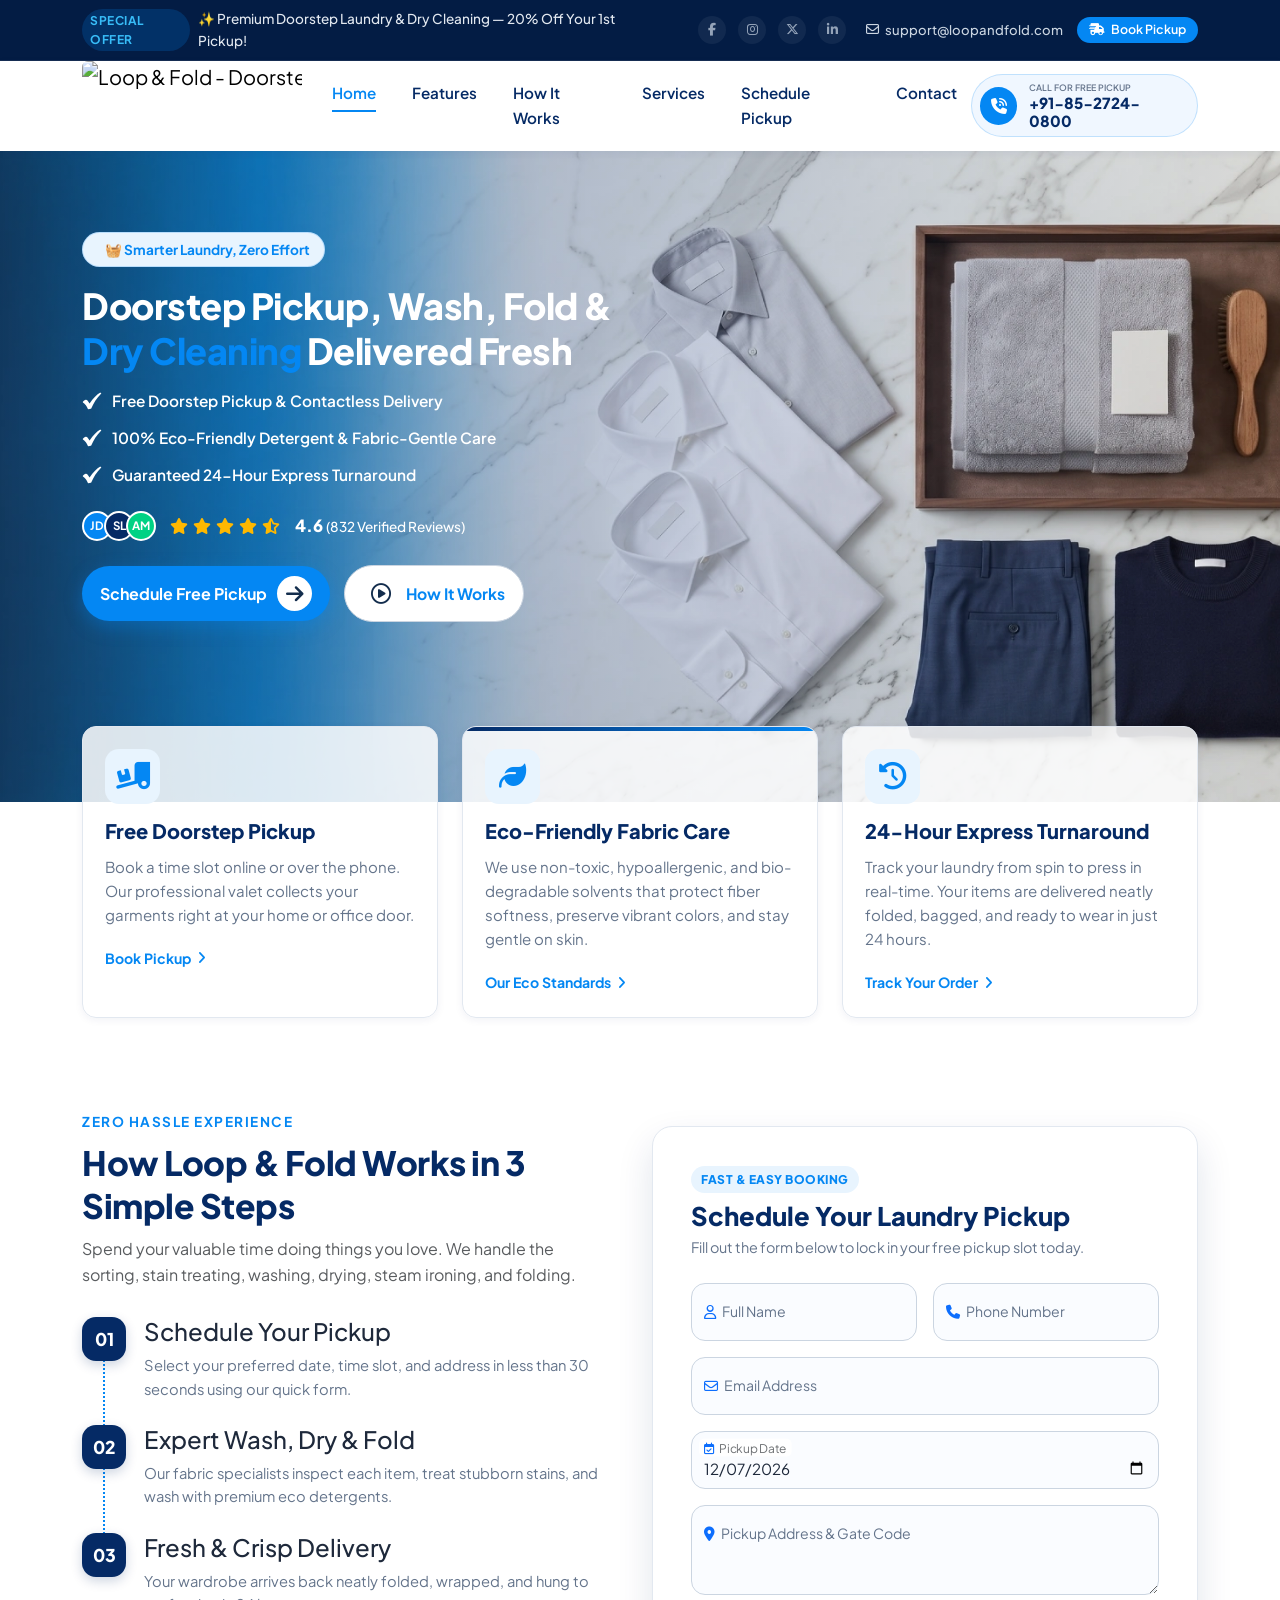
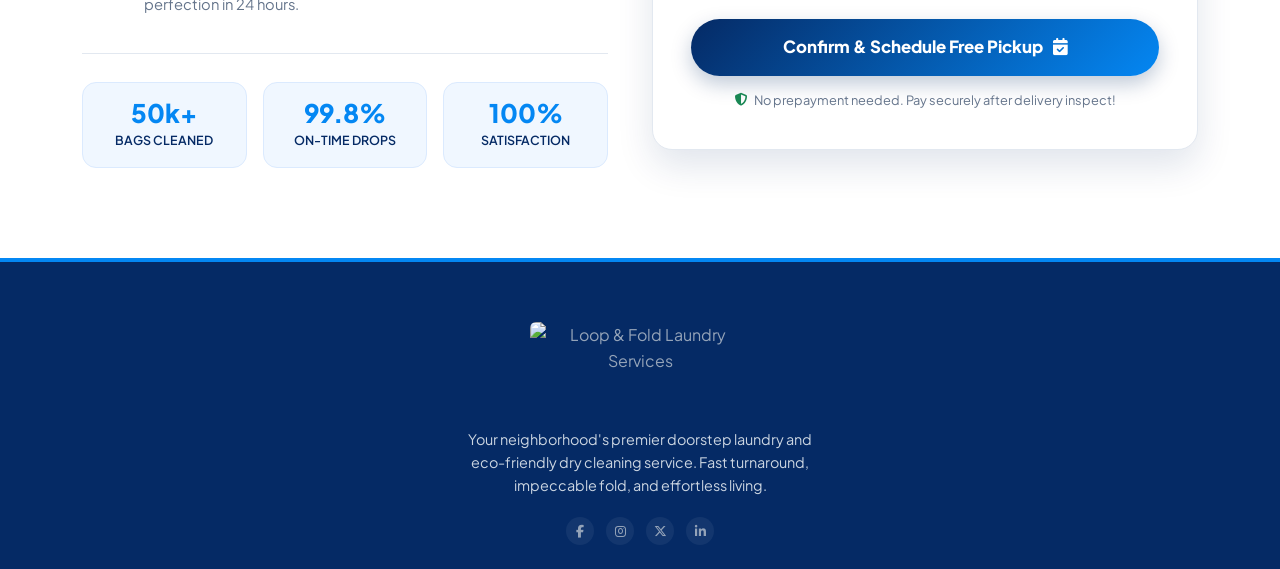
==== index.html @ 77760e29 "new updates" ====
<!DOCTYPE html>
<html lang="en" dir="ltr">
<head>
  <meta charset="UTF-8">
  <meta name="viewport" content="width=device-width, initial-scale=1.0">
  <meta http-equiv="X-UA-Compatible" content="IE=edge">
  <meta name="description" content="Loop & Fold - Premium doorstep pickup-and-delivery laundry, wash & fold, and eco-friendly dry cleaning services delivered fresh in 24 hours.">
  <meta name="keywords" content="laundry pickup, dry cleaning delivery, wash and fold, doorstep laundry service, express laundry, eco-friendly fabric care, Loop and Fold">
  <meta name="author" content="Loop & Fold">
  <meta name="robots" content="index, follow">
  <meta name="theme-color" content="#052a65">

  <meta property="og:type" content="website">
  <meta property="og:site_name" content="Loop & Fold">
  <meta property="og:title" content="Loop & Fold | Premium Doorstep Laundry & Dry Cleaning">
  <meta property="og:description" content="Doorstep pickup, wash, fold & dry cleaning delivered fresh in 24 hours with eco-friendly care.">
  <meta property="og:image" content="banner.webp">

  <meta name="twitter:card" content="summary_large_image">
  <meta name="twitter:title" content="Loop & Fold | Premium Doorstep Laundry & Dry Cleaning">
  <meta name="twitter:description" content="Doorstep pickup, wash, fold & dry cleaning delivered fresh in 24 hours.">
  <meta name="twitter:image" content="banner.webp">

  <title>Loop & Fold | Premium Doorstep Laundry & Dry Cleaning</title>
  <link rel="icon" type="image/x-icon" href="favicon.ico">

  <link rel="preconnect" href="https://fonts.googleapis.com">
  <link rel="preconnect" href="https://fonts.gstatic.com" crossorigin>
  <link rel="preconnect" href="https://cdn.jsdelivr.net" crossorigin>
  <link rel="preconnect" href="https://cdnjs.cloudflare.com" crossorigin>
  <link rel="dns-prefetch" href="https://fonts.googleapis.com">
  <link rel="dns-prefetch" href="https://cdnjs.cloudflare.com">

  <link rel="preload" as="image" href="banner.webp" type="image/webp" fetchpriority="high">

  <link href="https://fonts.googleapis.com/css2?family=Plus+Jakarta+Sans:wght@400;500;600;700;800&display=swap" rel="stylesheet">
  <link href="https://cdn.jsdelivr.net/npm/bootstrap@5.3.3/dist/css/bootstrap.min.css" rel="stylesheet" integrity="sha384-QWTKZyjpPEjISv5WaRU9OFeRpok6YctnYmDr5pNlyT2bRjXh0JMhjY6hW+ALEwIH" crossorigin="anonymous">
  <link rel="stylesheet" href="https://cdnjs.cloudflare.com/ajax/libs/font-awesome/6.5.1/css/all.min.css">
  <link rel="stylesheet" href="css/style.css">

  <script defer src="https://cdn.jsdelivr.net/npm/bootstrap@5.3.3/dist/js/bootstrap.bundle.min.js" integrity="sha384-YvpcrYf0tY3lHB60NNkmXc5s9fDVZLESaAA55NDzOxhy9GkcIdslK1eN7N6jIeHz" crossorigin="anonymous"></script>
  <script defer src="js/main.js"></script>
</head>
<body>
  <aside class="top-bar">
    <div class="container">
      <div class="row align-items-center gy-1">
        <div class="col-lg-6 col-md-12">
          <div class="tagline">
            <span class="tag-badge">Special Offer</span>
            <span>✨ Premium Doorstep Laundry & Dry Cleaning — 20% Off Your 1st Pickup!</span>
          </div>
        </div>
        <div class="col-lg-6 col-md-12">
          <div class="top-bar-right">
            <div class="top-social-links">
              <a href="#" aria-label="Follow Loop and Fold on Facebook"><i class="fa-brands fa-facebook-f"></i></a>
              <a href="#" aria-label="Follow Loop and Fold on Instagram"><i class="fa-brands fa-instagram"></i></a>
              <a href="#" aria-label="Follow Loop and Fold on X Twitter"><i class="fa-brands fa-x-twitter"></i></a>
              <a href="#" aria-label="Connect with Loop and Fold on LinkedIn"><i class="fa-brands fa-linkedin-in"></i></a>
            </div>
            <div class="top-contact-actions">
              <a href="mailto:support@loopandfold.com" class="top-contact-btn mail-contacts" aria-label="Email Loop and Fold Support">
                <i class="fa-regular fa-envelope"></i>
                <span>support@loopandfold.com</span>
              </a>
              <a href="#booking-section" class="top-contact-btn btn-pill-action" aria-label="Book Laundry Pickup">
                <i class="fa-solid fa-truck-fast"></i>
                <span>Book Pickup</span>
              </a>
            </div>
          </div>
        </div>
      </div>
    </div>
  </aside>

  <header class="header-navbar">
    <div class="container">
      <nav class="navbar navbar-expand-lg p-0" aria-label="Main Navigation">
        <a class="navbar-brand" href="#home" aria-label="Loop & Fold Home">
          <img src="logo.png" alt="Loop & Fold - Doorstep Laundry & Dry Cleaning" class="brand-logo-img" width="220" height="90" fetchpriority="high" decoding="async">
        </a>

        <button class="navbar-toggler border-0 shadow-none" type="button" data-bs-toggle="collapse" data-bs-target="#mainNavbarNav" aria-controls="mainNavbarNav" aria-expanded="false" aria-label="Toggle navigation menu">
          <i class="fa-solid fa-bars-staggered text-dark fs-4"></i>
        </button>

        <div class="collapse navbar-collapse justify-content-center" id="mainNavbarNav">
          <ul class="navbar-nav mb-2 mb-lg-0">
            <li class="nav-item">
              <a class="nav-link active" href="#home">Home</a>
            </li>
            <li class="nav-item">
              <a class="nav-link" href="#features">Features</a>
            </li>
            <li class="nav-item">
              <a class="nav-link" href="#how-it-works">How It Works</a>
            </li>
            <li class="nav-item">
              <a class="nav-link" href="#services">Services</a>
            </li>
            <li class="nav-item">
              <a class="nav-link" href="#booking-section">Schedule Pickup</a>
            </li>
            <li class="nav-item">
              <a class="nav-link" href="#contact">Contact</a>
            </li>
          </ul>
        </div>

        <div class="d-none d-lg-block">
          <a href="tel:+91852240800" class="quick-calling-box" aria-label="Call for free pickup at +91-85-2724-0800">
            <div class="calling-icon-wrap">
              <i class="fa-solid fa-phone-volume"></i>
            </div>
            <div class="calling-text">
              <span class="calling-label">Call For Free Pickup</span>
              <span class="calling-number">+91-85-2724-0800</span>
            </div>
          </a>
        </div>
      </nav>
    </div>
  </header>

  <main>
    <section class="hero-section" id="home" aria-label="Hero Introduction">
      <div class="hero-overlay"></div>
      <div class="container hero-container">
        <div class="row align-items-center">
          <div class="col-xl-6 col-lg-7 col-md-11">
            <div class="hero-content-card-n">
              <div class="hero-subtitle-badge">
                <i class="fa-solid fa-sparkles text-primary"></i>
                <span>🧺 Smarter Laundry, Zero Effort</span>
              </div>

              <h1 class="hero-title">
                Doorstep Pickup, Wash, Fold & <span class="highlight-blue">Dry Cleaning</span> Delivered Fresh
              </h1>

              <ul class="hero-checklist checked">
                <li>Free Doorstep Pickup & Contactless Delivery</li>
                <li>100% Eco-Friendly Detergent & Fabric-Gentle Care</li>
                <li>Guaranteed 24-Hour Express Turnaround</li>
              </ul>

              <div class="hero-rating-box">
                <div class="hero-rating-avatars d-none d-sm-flex m-0" aria-label="Customer Avatars">
                  <div class="avatar-circle">JD</div>
                  <div class="avatar-circle" style="background:#052a65">SL</div>
                  <div class="avatar-circle" style="background:#00d284">AM</div>
                </div>
                <div class="hero-stars" aria-label="Rating 4.6 out of 5 stars">
                  <i class="fa-solid fa-star"></i>
                  <i class="fa-solid fa-star"></i>
                  <i class="fa-solid fa-star"></i>
                  <i class="fa-solid fa-star"></i>
                  <i class="fa-solid fa-star-half-stroke"></i>
                </div>
                <div>
                  <span class="hero-rating-score">4.6</span>
                  <span class="hero-rating-reviews text-white">(832 Verified Reviews)</span>
                </div>
              </div>

              <div class="hero-cta-group">
                <a href="#booking-section" class="btn-primary-custom" aria-label="Schedule your free laundry pickup">
                  <span>Schedule Free Pickup</span>
                  <i class="fa-solid fa-arrow-right"></i>
                </a>
                <a href="#how-it-works" class="btn-outline-custom" aria-label="Learn how Loop and Fold works">
                  <i class="fa-regular fa-circle-play"></i>
                  <span>How It Works</span>
                </a>
              </div>
            </div>
          </div>
        </div>
      </div>
    </section>

    <section class="features-section" id="features" aria-label="Core Service Features">
      <div class="container">
        <div class="row g-4">
          <div class="col-lg-4 col-md-6">
            <article class="feature-box">
              <div class="feature-icon-wrapper">
                <i class="fa-solid fa-truck-ramp-box"></i>
              </div>
              <h2 class="feature-title h3">Free Doorstep Pickup</h2>
              <p class="feature-desc">
                Book a time slot online or over the phone. Our professional valet collects your garments right at your home or office door.
              </p>
              <a href="#booking-section" class="feature-link" aria-label="Book free doorstep pickup">
                <span>Book Pickup</span>
                <i class="fa-solid fa-angle-right"></i>
              </a>
            </article>
          </div>

          <div class="col-lg-4 col-md-6">
            <article class="feature-box">
              <div class="feature-icon-wrapper">
                <i class="fa-solid fa-leaf"></i>
              </div>
              <h2 class="feature-title h3">Eco-Friendly Fabric Care</h2>
              <p class="feature-desc">
                We use non-toxic, hypoallergenic, and bio-degradable solvents that protect fiber softness, preserve vibrant colors, and stay gentle on skin.
              </p>
              <a href="#services" class="feature-link" aria-label="Learn about our eco-friendly fabric care standards">
                <span>Our Eco Standards</span>
                <i class="fa-solid fa-angle-right"></i>
              </a>
            </article>
          </div>

          <div class="col-lg-4 col-md-6 mx-auto">
            <article class="feature-box">
              <div class="feature-icon-wrapper">
                <i class="fa-solid fa-clock-rotate-left"></i>
              </div>
              <h2 class="feature-title h3">24-Hour Express Turnaround</h2>
              <p class="feature-desc">
                Track your laundry from spin to press in real-time. Your items are delivered neatly folded, bagged, and ready to wear in just 24 hours.
              </p>
              <a href="#how-it-works" class="feature-link" aria-label="Track your laundry order and turnaround time">
                <span>Track Your Order</span>
                <i class="fa-solid fa-angle-right"></i>
              </a>
            </article>
          </div>
        </div>
      </div>
    </section>

    <section class="booking-content-section" id="booking-section" aria-label="How It Works and Booking Section">
      <div class="container">
        <div class="row align-items-center">
          <div class="col-lg-6">
            <div class="split-content-wrap" id="how-it-works">
              <div class="section-sub-content">
                <span class="section-tag">Zero Hassle Experience</span>
                <h2 class="section-title">How Loop & Fold Works in 3 Simple Steps</h2>
                <p class="text-muted mt-2">
                  Spend your valuable time doing things you love. We handle the sorting, stain treating, washing, drying, steam ironing, and folding.
                </p>
              </div>

              <div class="split-step-list">
                <div class="split-step-item">
                  <div class="step-num-badge" aria-hidden="true">01</div>
                  <div class="step-details">
                    <h3 class="h4">Schedule Your Pickup</h3>
                    <p>Select your preferred date, time slot, and address in less than 30 seconds using our quick form.</p>
                  </div>
                </div>

                <div class="split-step-item">
                  <div class="step-num-badge" aria-hidden="true">02</div>
                  <div class="step-details">
                    <h3 class="h4">Expert Wash, Dry & Fold</h3>
                    <p>Our fabric specialists inspect each item, treat stubborn stains, and wash with premium eco detergents.</p>
                  </div>
                </div>

                <div class="split-step-item">
                  <div class="step-num-badge" aria-hidden="true">03</div>
                  <div class="step-details">
                    <h3 class="h4">Fresh & Crisp Delivery</h3>
                    <p>Your wardrobe arrives back neatly folded, wrapped, and hung to perfection in 24 hours.</p>
                  </div>
                </div>
              </div>

              <div class="trust-stats-grid" aria-label="Service Trust Statistics">
                <div class="stat-item">
                  <span class="stat-number">50k+</span>
                  <span class="stat-label">Bags Cleaned</span>
                </div>
                <div class="stat-item">
                  <span class="stat-number">99.8%</span>
                  <span class="stat-label">On-Time Drops</span>
                </div>
                <div class="stat-item">
                  <span class="stat-number">100%</span>
                  <span class="stat-label">Satisfaction</span>
                </div>
              </div>
            </div>
          </div>

          <div class="col-lg-6 mt-5 mt-lg-0">
            <div class="booking-form-card" id="services">
              <div class="form-header">
                <span class="form-badge">Fast & Easy Booking</span>
                <h2 class="form-title h3">Schedule Your Laundry Pickup</h2>
                <p class="form-subtitle">Fill out the form below to lock in your free pickup slot today.</p>
              </div>

              <form id="pickupBookingForm" novalidate aria-label="Laundry Pickup Booking Form">
                <div class="row g-3">
                  <div class="col-md-6">
                    <div class="form-floating">
                      <input type="text" class="form-control" id="fullName" placeholder="John Doe" autocomplete="name" required>
                      <label for="fullName"><i class="fa-regular fa-user me-1 text-primary"></i> Full Name</label>
                      <div class="invalid-feedback">Please enter your full name (at least 2 characters).</div>
                    </div>
                  </div>

                  <div class="col-md-6">
                    <div class="form-floating">
                      <input type="tel" class="form-control" id="phoneNumber" placeholder="+1 (555) 000-0000" autocomplete="tel" required>
                      <label for="phoneNumber"><i class="fa-solid fa-phone me-1 text-primary"></i> Phone Number</label>
                      <div class="invalid-feedback">Please enter a valid contact number (at least 10 digits).</div>
                    </div>
                  </div>

                  <div class="col-md-12">
                    <div class="form-floating">
                      <input type="email" class="form-control" id="emailAddress" placeholder="name@example.com" autocomplete="email" required>
                      <label for="emailAddress"><i class="fa-regular fa-envelope me-1 text-primary"></i> Email Address</label>
                      <div class="invalid-feedback">Please enter a valid email address (e.g. name@example.com).</div>
                    </div>
                  </div>

                  <div class="col-md-12">
                    <div class="form-floating">
                      <input type="date" class="form-control" id="pickupDate" required>
                      <label for="pickupDate"><i class="fa-regular fa-calendar-check me-1 text-primary"></i> Pickup Date</label>
                      <div class="invalid-feedback">Please select a valid pickup date.</div>
                    </div>
                  </div>

                  <div class="col-md-12">
                    <div class="form-floating">
                      <textarea class="form-control" placeholder="Address and special notes" id="pickupAddress" style="height: 90px" autocomplete="street-address" required></textarea>
                      <label for="pickupAddress"><i class="fa-solid fa-location-dot me-1 text-primary"></i> Pickup Address & Gate Code</label>
                      <div class="invalid-feedback">Please provide your pickup address.</div>
                    </div>
                  </div>

                  <div class="col-md-12 mt-4">
                    <button type="submit" class="form-submit-btn" aria-label="Confirm and schedule free laundry pickup">
                      <span>Confirm & Schedule Free Pickup</span>
                      <i class="fa-solid fa-calendar-check"></i>
                    </button>
                  </div>
                </div>

                <div class="form-secure-notice">
                  <i class="fa-solid fa-shield-halved text-success"></i>
                  <span>No prepayment needed. Pay securely after delivery inspect!</span>
                </div>
              </form>
            </div>
          </div>
        </div>
      </div>
    </section>
  </main>

  <footer class="main-footer" id="contact">
    <div class="container">
      <div class="row g-4">
        <div class="col-lg-4 offset-lg-4 col-md-12 col-12 footer-brand">
          <div class="d-flex align-items-center justify-content-center text-center gap-2 mb-3">
            <img src="logo.png" alt="Loop & Fold Laundry Services" class="brand-logo-img" width="220" height="90" loading="lazy" decoding="async">
          </div>
          <p class="footer-desc text-center">
            Your neighborhood's premier doorstep laundry and eco-friendly dry cleaning service. Fast turnaround, impeccable fold, and effortless living.
          </p>
          <div class="top-social-links d-flex align-items-center justify-content-center">
            <a href="#" aria-label="Visit Loop & Fold on Facebook"><i class="fa-brands fa-facebook-f"></i></a>
            <a href="#" aria-label="Visit Loop & Fold on Instagram"><i class="fa-brands fa-instagram"></i></a>
            <a href="#" aria-label="Visit Loop & Fold on Twitter"><i class="fa-brands fa-x-twitter"></i></a>
            <a href="#" aria-label="Visit Loop & Fold on LinkedIn"><i class="fa-brands fa-linkedin-in"></i></a>
          </div>
        </div>
      </div>
    </div>
  </footer>

  <a href="#" class="back-to-top" id="backToTop" aria-label="Scroll back to top of the page">
    <i class="fa-solid fa-arrow-up"></i>
  </a>

  <div class="booking-toast" id="bookingToast" role="alert" aria-live="polite">
    <i class="fa-solid fa-circle-check text-success fs-5"></i>
    <span class="toast-msg">Pickup scheduled successfully!</span>
  </div>
</body>
</html>
---- css/style.css ----
:root {
  --color-primary-navy: #052a65;
  --color-navy-dark: #031c44;
  --color-navy-light: #0d3b84;
  
  --color-primary-blue: #0487f3;
  --color-blue-hover: #0370cb;
  --color-blue-light: #e8f4fe;
  --color-blue-glow: rgba(4, 135, 243, 0.35);
  
  --color-accent-mint: #00d284;
  --color-accent-gold: #ffb800;
  
  --color-text-main: #1e293b;
  --color-text-muted: #64748b;
  --color-text-light: #94a3b8;
  --color-bg-light: #f8fafc;
  --color-bg-soft: #f0f7ff;
  --color-white: #ffffff;
  
  --font-main: 'Plus Jakarta Sans', system-ui, -apple-system, BlinkMacSystemFont, 'Segoe UI', Roboto, sans-serif;
  
  --transition-smooth: all 0.3s cubic-bezier(0.4, 0, 0.2, 1);
  --shadow-sm: 0 2px 8px rgba(5, 42, 101, 0.06);
  --shadow-md: 0 8px 24px rgba(5, 42, 101, 0.08);
  --shadow-lg: 0 16px 36px rgba(5, 42, 101, 0.12);
  --shadow-glow: 0 10px 25px var(--color-blue-glow);
  --radius-sm: 8px;
  --radius-md: 14px;
  --radius-lg: 20px;
  --radius-pill: 9999px;
}

* {
  box-sizing: border-box;
  margin: 0;
  padding: 0;
}

html {
  scroll-behavior: smooth;
}

body {
  font-family: var(--font-main);
  color: var(--color-text-main);
  background-color: var(--color-white);
  line-height: 1.6;
  overflow-x: hidden;
}

a {
  text-decoration: none;
  transition: var(--transition-smooth);
}

img {
  max-width: 100%;
  height: auto;
}

.top-bar {
  background-color: var(--color-navy-dark);
  color: #cbd5e1;
  font-size: 0.85rem;
  padding: 8px 0;
  border-bottom: 1px solid rgba(255, 255, 255, 0.08);
}

.top-bar .tagline {
  display: flex;
  align-items: center;
  gap: 8px;
  font-weight: 500;
  color: #e2e8f0;
}

.top-bar .tagline .tag-badge {
  background: rgba(4, 135, 243, 0.2);
  color: #38bdf8;
  padding: 2px 8px;
  border-radius: var(--radius-pill);
  font-size: 0.75rem;
  font-weight: 700;
  text-transform: uppercase;
  letter-spacing: 0.5px;
}

.top-bar-right {
  display: flex;
  align-items: center;
  justify-content: flex-end;
  gap: 20px;
}

.top-social-links {
  display: flex;
  align-items: center;
  gap: 12px;
}

.top-social-links a {
  color: #94a3b8;
  width: 28px;
  height: 28px;
  display: inline-flex;
  align-items: center;
  justify-content: center;
  border-radius: 50%;
  background: rgba(255, 255, 255, 0.06);
  font-size: 0.8rem;
  transition: var(--transition-smooth);
}

.top-social-links a:hover {
  color: var(--color-white);
  background: var(--color-primary-blue);
  transform: translateY(-2px);
}

.top-contact-actions {
  display: flex;
  align-items: center;
  gap: 14px;
}

.top-contact-btn {
  display: inline-flex;
  align-items: center;
  gap: 6px;
  color: #cbd5e1;
  font-size: 0.82rem;
  font-weight: 500;
}


.top-contact-btn:hover {
  color: #38bdf8;
}

.top-contact-btn.btn-pill-action {
  background: var(--color-primary-blue);
  color: var(--color-white);
  padding: 3px 12px;
  border-radius: var(--radius-pill);
  font-weight: 600;
  font-size: 0.78rem;
}

.top-contact-btn.btn-pill-action:hover {
  background: var(--color-blue-hover);
  color: var(--color-white);
  box-shadow: 0 2px 10px rgba(4, 135, 243, 0.4);
}

.header-navbar {
  background-color: var(--color-white);
  padding: 0;
  box-shadow: var(--shadow-sm);
  position: sticky;
  top: 0;
  z-index: 1000;
  transition: var(--transition-smooth);
}

.header-navbar.scrolled {
  padding: 10px 0;
  box-shadow: var(--shadow-md);
}

.navbar-brand {
  display: flex;
  align-items: center;
  gap: 10px;
  padding: 0;
}

.brand-logo-img {
  height: 90px;
  width: auto;
  object-fit: contain;
  border-radius: 6px;
}

.brand-text {
  display: flex;
  flex-direction: column;
}

.brand-name {
  font-size: 1.45rem;
  font-weight: 800;
  color: var(--color-primary-navy);
  line-height: 1.1;
  letter-spacing: -0.5px;
}

.brand-name span {
  color: var(--color-primary-blue);
}

.brand-sub {
  font-size: 0.72rem;
  color: var(--color-text-muted);
  text-transform: uppercase;
  font-weight: 600;
  letter-spacing: 1px;
}

.navbar-nav {
  gap: 8px;
}

.navbar-nav .nav-link {
  color: var(--color-primary-navy);
  font-weight: 600;
  font-size: 0.95rem;
  padding: 8px 14px !important;
  border-radius: var(--radius-sm);
  position: relative;
  transition: var(--transition-smooth);
}

.navbar-nav .nav-link:hover,
.navbar-nav .nav-link.active {
  color: var(--color-primary-blue);
}

.navbar-nav .nav-link::after {
  content: '';
  position: absolute;
  bottom: 2px;
  left: 14px;
  right: 14px;
  height: 2px;
  background-color: var(--color-primary-blue);
  transform: scaleX(0);
  transition: transform 0.25s ease;
  transform-origin: center;
}

.navbar-nav .nav-link:hover::after,
.navbar-nav .nav-link.active::after {
  transform: scaleX(1);
}

.quick-calling-box {
  display: flex;
  align-items: center;
  gap: 12px;
  background: var(--color-bg-soft);
  border: 1px solid rgba(4, 135, 243, 0.2);
  padding: 6px 16px 6px 8px;
  border-radius: var(--radius-pill);
  transition: var(--transition-smooth);
}

.quick-calling-box:hover {
  background: var(--color-white);
  border-color: var(--color-primary-blue);
  box-shadow: 0 4px 14px var(--color-blue-glow);
  transform: translateY(-1px);
}

.calling-icon-wrap {
  width: 38px;
  height: 38px;
  background: var(--color-primary-blue);
  color: var(--color-white);
  border-radius: 50%;
  display: flex;
  align-items: center;
  justify-content: center;
  font-size: 1rem;
  box-shadow: 0 0 0 0 rgba(4, 135, 243, 0.5);
  animation: callPulse 2s infinite;
}

@keyframes callPulse {
  0% {
    box-shadow: 0 0 0 0 rgba(4, 135, 243, 0.6);
  }
  70% {
    box-shadow: 0 0 0 10px rgba(4, 135, 243, 0);
  }
  100% {
    box-shadow: 0 0 0 0 rgba(4, 135, 243, 0);
  }
}

.calling-text {
  display: flex;
  flex-direction: column;
}

.calling-label {
  font-size: 0.55rem;
  color: var(--color-text-muted);
  font-weight: 600;
  text-transform: uppercase;
  line-height: 1.5;
}

.calling-number {
  font-size: 0.95rem;
  font-weight: 800;
  color: var(--color-primary-navy);
  line-height: 1.2;
}

.hero-section {
  position: relative;
  min-height: 640px;
  background-image: url('../banner.webp');
  background-size: cover;
  background-position: center;
  background-repeat: no-repeat;
  display: flex;
  align-items: center;
  padding: 80px 0 180px;
}

.hero-overlay {
  position: absolute;
  top: 0;
  left: 0;
  width: 100%;
  height: 100%;
  background: linear-gradient(90deg, rgb(38 39 39 / 35%) 0%, rgb(5 42 101 / 26%) 45%, rgb(5 42 101 / 0%) 100%);
  z-index: 1;
}

.hero-container {
  position: relative;
  z-index: 2;
}

.hero-content-card {
  background: rgba(255, 255, 255, 0.96);
  backdrop-filter: blur(12px);
  -webkit-backdrop-filter: blur(12px);
  border-radius: var(--radius-lg);
  padding: 40px;
  box-shadow: var(--shadow-lg), 0 0 40px rgba(0, 0, 0, 0.15);
  border: 1px solid rgba(255, 255, 255, 0.7);
  animation: heroCardIn 0.8s ease-out;
}

@keyframes heroCardIn {
  from {
    opacity: 0;
    transform: translateY(20px);
  }
  to {
    opacity: 1;
    transform: translateY(0);
  }
}

.hero-subtitle-badge {
  display: inline-flex;
  align-items: center;
  gap: 8px;
  background: var(--color-blue-light);
  color: var(--color-primary-blue);
  font-size: 0.85rem;
  font-weight: 700;
  padding: 6px 14px;
  border-radius: var(--radius-pill);
  margin-bottom: 16px;
  border: 1px solid rgba(4, 135, 243, 0.2);
}

.hero-title {
  font-size: 2.25rem;
  font-weight: 800;
  color: var(--color-white);
  line-height: 1.25;
  margin-bottom: 16px;
  letter-spacing: -0.5px;
}

.hero-title .highlight-blue {
  color: var(--color-primary-blue);
  position: relative;
  display: inline-block;
}

.hero-description {
  color: var(--color-white);
  font-size: 1rem;
  margin-bottom: 22px;
  line-height: 1.6;
}

.hero-checklist {
  list-style: none;
  padding: 0;
  margin: 0 0 24px 0;
  display: flex;
  flex-direction: column;
  gap: 12px;
}

.hero-checklist.checked li {
  font-size: 0.96rem;
  font-weight: 600;
  position: relative;
  padding-left: 30px;
  color: var(--color-white);
}

.hero-checklist.checked li::before {
  content: "";
  position: absolute;
  left: 0;
  top: 2px; 
  width: 20px;
  height: 20px;
  background-image: url('[data-uri]');
  background-size: contain;
  background-repeat: no-repeat;
  background-position: center;
}

.hero-check-icon {
  width: 24px;
  height: 24px;
  background: rgba(0, 210, 132, 0.15);
  color: #059669;
  border-radius: 50%;
  display: flex;
  align-items: center;
  justify-content: center;
  font-size: 0.8rem;
  flex-shrink: 0;
}

.hero-rating-box {
  display: flex;
  align-items: center;
  gap: 14px;
  border-radius: var(--radius-md);
  margin-bottom: 24px;
}

.hero-stars {
  color: var(--color-accent-gold);
  font-size: 1rem;
  letter-spacing: 1px;
}

.hero-rating-score {
  font-size: 1.05rem;
  font-weight: 800;
  color: var(--color-white);
}

.hero-rating-reviews {
  font-size: 0.85rem;
  color: var(--color-text-muted);
  font-weight: 500;
}

.hero-rating-avatars {
  display: flex;
  margin-left: auto;
}

.hero-rating-avatars .avatar-circle {
  width: 30px;
  height: 30px;
  border-radius: 50%;
  border: 2px solid var(--color-white);
  margin-left: -8px;
  background: var(--color-primary-blue);
  color: var(--color-white);
  font-size: 0.72rem;
  font-weight: 700;
  display: flex;
  align-items: center;
  justify-content: center;
}

.hero-rating-avatars .avatar-circle:first-child {
  margin-left: 0;
}

.hero-cta-group {
  display: flex;
  align-items: center;
  gap: 14px;
  flex-wrap: wrap;
}

.hero-cta-group i {
    width: 35px;
    height: 35px;
    line-height: 35px;
    text-align: center;
    background-color: #fff;
    color: #132d4d;
    align-items: center;
    justify-content: center;
    transition: all 0.4s ease-in-out;
    border-radius: 50%;
    font-size: 20px;
}

.btn-primary-custom {
    background: var(--color-primary-blue);
    color: var(--color-white);
    font-weight: 700;
    font-size: 1rem;
    padding: 10px 18px;
    border-radius: var(--radius-pill);
    border: none;
    display: inline-flex;
    align-items: center;
    gap: 10px;
    box-shadow: 0 6px 18px var(--color-blue-glow);
    transition: var(--transition-smooth);
}

.btn-primary-custom:hover {
  background: var(--color-blue-hover);
  color: var(--color-white);
  transform: translateY(-2px);
  box-shadow: 0 10px 24px rgba(4, 135, 243, 0.45);
}

.btn-outline-custom {
  background: var(--color-white);
  color: var(--color-primary-blue);
  font-weight: 700;
  font-size: 0.98rem;
  padding: 10px 18px;
  border-radius: var(--radius-pill);
  border: 1.5px solid #cbd5e1;
  display: inline-flex;
  align-items: center;
  gap: 8px;
  transition: var(--transition-smooth);
}

.btn-outline-custom:hover {
  background: transparent;
  border-color: var(--color-white);
  color: var(--color-white);
  transform: translateY(-2px);
}

.features-section {
  position: relative;
  margin-top: -100px;
  z-index: 9;
}

.section-header {
  text-align: center;
  max-width: 650px;
  margin: 0 auto 50px;
}

.section-tag {
  color: var(--color-primary-blue);
  font-weight: 700;
  font-size: 0.85rem;
  text-transform: uppercase;
  letter-spacing: 1.5px;
  display: inline-block;
  margin-bottom: 8px;
}

.section-title {
  font-size: 2.1rem;
  font-weight: 800;
  color: var(--color-primary-navy);
  letter-spacing: -0.5px;
  line-height: 1.3;
}

.section-subtitle {
  color: var(--color-text-muted);
  font-size: 1rem;
  margin-top: 10px;
}

.features-boxs {
  margin-top: 25px;
}

.feature-box {
  background: rgb(255 255 255 / 85%);
  border-radius: var(--radius-md);
  padding: 22px;
  height: 100%;
  border: 1px solid #e2e8f0;
  box-shadow: var(--shadow-sm);
  transition: var(--transition-smooth);
  position: relative;
  overflow: hidden;
}

.feature-box::before {
  content: '';
  position: absolute;
  top: 0;
  left: 0;
  width: 100%;
  height: 4px;
  background: linear-gradient(90deg, var(--color-primary-navy), var(--color-primary-blue));
  opacity: 0;
  transition: opacity 0.3s ease;
}

.feature-box:hover {
  transform: translateY(-8px);
  box-shadow: var(--shadow-lg);
  border-color: #bfdbfe;
}

.feature-box:hover::before, .features-section .col-lg-4:nth-of-type(even) .feature-box::before {
  opacity: 1;
}

.feature-icon-wrapper {
  width: 55px;
  height: 55px;
  background: var(--color-blue-light);
  color: var(--color-primary-blue);
  border-radius: var(--radius-md);
  display: flex;
  align-items: center;
  justify-content: center;
  font-size: 1.7rem;
  margin-bottom: 15px;
  transition: var(--transition-smooth);
}

.feature-box:hover .feature-icon-wrapper {
  background: var(--color-primary-blue);
  color: var(--color-white);
  transform: scale(1.08) rotate(3deg);
  box-shadow: 0 8px 20px var(--color-blue-glow);
}

.feature-title {
  font-size: 1.25rem;
  font-weight: 800;
  color: var(--color-primary-navy);
  margin-bottom: 12px;
}

.feature-desc {
  color: var(--color-text-muted);
  font-size: 0.94rem;
  line-height: 1.6;
  margin-bottom: 18px;
}

.feature-link {
  font-size: 0.88rem;
  font-weight: 700;
  color: var(--color-primary-blue);
  display: inline-flex;
  align-items: center;
  gap: 6px;
}

.feature-link:hover {
  color: var(--color-blue-hover);
  gap: 10px;
}

.booking-content-section {
  padding: 90px 0;
  background: var(--color-white);
  position: relative;
}

.split-content-wrap {
  padding-right: 20px;
}

.split-step-list {
  display: flex;
  flex-direction: column;
  gap: 24px;
  margin-top: 30px;
  position: relative;
}

.split-step-list:after {
  position: absolute;
  width: 3px;
  height: 80%;
  left: 20px;
  content: '';
  border-right: 2px dotted var(--color-primary-blue);
}

.split-step-item {
  z-index: 99;
  display: flex;
  gap: 18px;
  align-items: flex-start;
}

.step-num-badge {
  width: 44px;
  height: 44px;
  background: var(--color-primary-navy);
  color: var(--color-white);
  border-radius: var(--radius-md);
  font-weight: 800;
  font-size: 1.1rem;
  display: flex;
  align-items: center;
  justify-content: center;
  flex-shrink: 0;
  box-shadow: 0 4px 12px rgba(5, 42, 101, 0.2);
}

.step-details h4 {
  font-size: 1.15rem;
  font-weight: 800;
  color: var(--color-primary-navy);
  margin-bottom: 4px;
}

.step-details p {
  color: var(--color-text-muted);
  font-size: 0.92rem;
  margin-bottom: 0;
}

.trust-stats-grid {
  display: grid;
  grid-template-columns: repeat(3, 1fr);
  gap: 16px;
  margin-top: 36px;
  padding-top: 28px;
  border-top: 1px solid #e2e8f0;
}

.stat-item {
  background: var(--color-bg-soft);
  padding: 16px;
  border-radius: var(--radius-md);
  text-align: center;
  border: 1px solid #dbeafe;
}

.stat-number {
  font-size: 1.6rem;
  font-weight: 800;
  color: var(--color-primary-blue);
  line-height: 1.1;
  display: block;
}

.stat-label {
  font-size: 0.78rem;
  font-weight: 600;
  color: var(--color-primary-navy);
  text-transform: uppercase;
  margin-top: 4px;
  display: block;
}

.booking-form-card {
  background: var(--color-white);
  border-radius: var(--radius-lg);
  padding: 38px;
  box-shadow: var(--shadow-lg);
  border: 1px solid #e2e8f0;
  position: relative;
}

.form-header {
  margin-bottom: 24px;
}

.form-badge {
  background: var(--color-blue-light);
  color: var(--color-primary-blue);
  font-size: 0.75rem;
  font-weight: 800;
  padding: 4px 10px;
  border-radius: var(--radius-pill);
  text-transform: uppercase;
  letter-spacing: 0.5px;
  display: inline-block;
  margin-bottom: 8px;
}

.form-title {
  font-size: 1.6rem;
  font-weight: 800;
  color: var(--color-primary-navy);
  margin-bottom: 4px;
}

.form-subtitle {
  color: var(--color-text-muted);
  font-size: 0.9rem;
}

.form-floating > .form-control,
.form-floating > .form-select {
  border-radius: var(--radius-md);
  border: 1.5px solid #cbd5e1;
  font-size: 0.95rem;
  color: var(--color-text-main);
  background: #fafcff;
  transition: var(--transition-smooth);
}

.form-floating > .form-control:focus,
.form-floating > .form-select:focus {
  border-color: var(--color-primary-blue);
  box-shadow: 0 0 0 4px var(--color-blue-glow);
  background: var(--color-white);
}

.form-floating > label {
  color: var(--color-text-muted);
  font-size: 0.88rem;
}

.invalid-feedback {
  font-size: 0.8rem;
  font-weight: 600;
  margin-top: 5px;
  padding-left: 4px;
}

.form-floating > .form-control.is-invalid:focus,
.form-floating > .form-select.is-invalid:focus {
  box-shadow: 0 0 0 4px rgba(220, 53, 69, 0.25);
}

.form-submit-btn {
  width: 100%;
  padding: 15px;
  font-size: 1.05rem;
  font-weight: 800;
  background: linear-gradient(135deg, var(--color-primary-navy), var(--color-primary-blue));
  border: none;
  color: var(--color-white);
  border-radius: var(--radius-pill);
  display: flex;
  align-items: center;
  justify-content: center;
  gap: 10px;
  box-shadow: 0 8px 20px rgba(5, 42, 101, 0.25);
  transition: var(--transition-smooth);
  cursor: pointer;
}

.form-submit-btn:hover {
  background: linear-gradient(135deg, var(--color-navy-light), var(--color-blue-hover));
  transform: translateY(-2px);
  box-shadow: 0 12px 28px rgba(4, 135, 243, 0.4);
}

.form-secure-notice {
  font-size: 0.8rem;
  color: var(--color-text-muted);
  text-align: center;
  margin-top: 14px;
  display: flex;
  align-items: center;
  justify-content: center;
  gap: 6px;
}

.main-footer {
  background: var(--color-primary-navy);
  color: #94a3b8;
  padding: 60px 0 24px;
  border-top: 4px solid var(--color-primary-blue);
}

.footer-brand .brand-name {
  color: var(--color-white);
}

.footer-desc {
  font-size: 0.9rem;
  line-height: 1.6;
  margin: 14px 0 20px;
  color: #cbd5e1;
}

.footer-heading {
  color: var(--color-white);
  font-size: 1.05rem;
  font-weight: 700;
  margin-bottom: 18px;
  letter-spacing: -0.2px;
}

.footer-links {
  list-style: none;
  padding: 0;
  margin: 0;
}

.footer-links li {
  margin-bottom: 10px;
}

.footer-links a {
  color: #94a3b8;
  font-size: 0.9rem;
  transition: var(--transition-smooth);
}

.footer-links a:hover {
  color: #38bdf8;
  padding-left: 5px;
}

.footer-contact-item {
  display: flex;
  gap: 12px;
  align-items: flex-start;
  margin-bottom: 14px;
  font-size: 0.9rem;
  color: #cbd5e1;
}

.footer-contact-item i {
  color: var(--color-primary-blue);
  margin-top: 3px;
}

.footer-bottom {
  border-top: 1px solid rgba(255, 255, 255, 0.1);
  padding-top: 24px;
  margin-top: 40px;
  font-size: 0.85rem;
  display: flex;
  justify-content: space-between;
  align-items: center;
  flex-wrap: wrap;
  gap: 12px;
}

.back-to-top {
  position: fixed;
  bottom: 24px;
  right: 24px;
  width: 44px;
  height: 44px;
  background: var(--color-primary-blue);
  color: var(--color-white);
  border-radius: 50%;
  display: flex;
  align-items: center;
  justify-content: center;
  font-size: 1.1rem;
  box-shadow: var(--shadow-glow);
  z-index: 999;
  opacity: 0;
  visibility: hidden;
  transition: var(--transition-smooth);
}

.back-to-top.visible {
  opacity: 1;
  visibility: visible;
}

.back-to-top:hover {
  background: var(--color-primary-navy);
  color: var(--color-white);
  transform: translateY(-4px);
}

.booking-toast {
  position: fixed;
  bottom: 30px;
  left: 50%;
  transform: translateX(-50%) translateY(100px);
  background: var(--color-primary-navy);
  color: var(--color-white);
  padding: 16px 28px;
  border-radius: var(--radius-pill);
  box-shadow: 0 10px 30px rgba(0, 0, 0, 0.3);
  display: flex;
  align-items: center;
  gap: 12px;
  font-weight: 600;
  z-index: 2000;
  opacity: 0;
  transition: all 0.4s cubic-bezier(0.175, 0.885, 0.32, 1.275);
  border: 1px solid var(--color-primary-blue);
}

.booking-toast.show {
  transform: translateX(-50%) translateY(0);
  opacity: 1;
}

@media (max-width: 991px) {
  .hero-section {
    padding: 60px 0;
    min-height: auto;
  }
  
 .hero-overlay {
    background: linear-gradient(180deg, rgb(5 42 101 / 55%) 0%, rgb(5 42 101) 100%);
}

  .hero-content-card {
    padding: 30px 24px;
  }

  .hero-title {
    font-size: 1.85rem;
  }

  .split-content-wrap {
    padding-right: 0;
    margin-bottom: 40px;
  }

  .trust-stats-grid {
    grid-template-columns: repeat(3, 1fr);
  }
}

@media (max-width: 767px) {
  .top-bar-right {
    justify-content: space-between;
    margin-top: 6px;
  }
  span.tag-badge {
    display: none;
  }
  .tagline span{text-align: center;}
.top-contact-btn.mail-contacts{display: none;}
.hero-content-card-n{text-align: center;}
.hero-content-card-n .hero-checklist.checked li{padding: 0;}
.hero-content-card-n .hero-checklist.checked li::before{display: none;}
.hero-rating-box, .hero-cta-group{justify-content: center;}
.features-section{margin-top: -50px;}
.stat-number{font-size: 2.7rem;margin-bottom: 10px;}
.stat-label{font-size: 1rem;}
.section-sub-content, .form-header { text-align: center;}
.brand-logo-img {
    height: 55px;
  }

  .brand-name {
    font-size: 1.25rem;
  }

  .quick-calling-box {
    display: none;
  }

  .hero-title, .section-title {
    font-size: 1.9rem;
    line-height: 1.4em;
  }
.feature-box{text-align: center;}
.feature-icon-wrapper{margin: 0 auto 15px;}
  .trust-stats-grid {
    grid-template-columns: 1fr;
    gap: 10px;
  }

  .booking-form-card {
    padding: 24px 18px;
  }
}
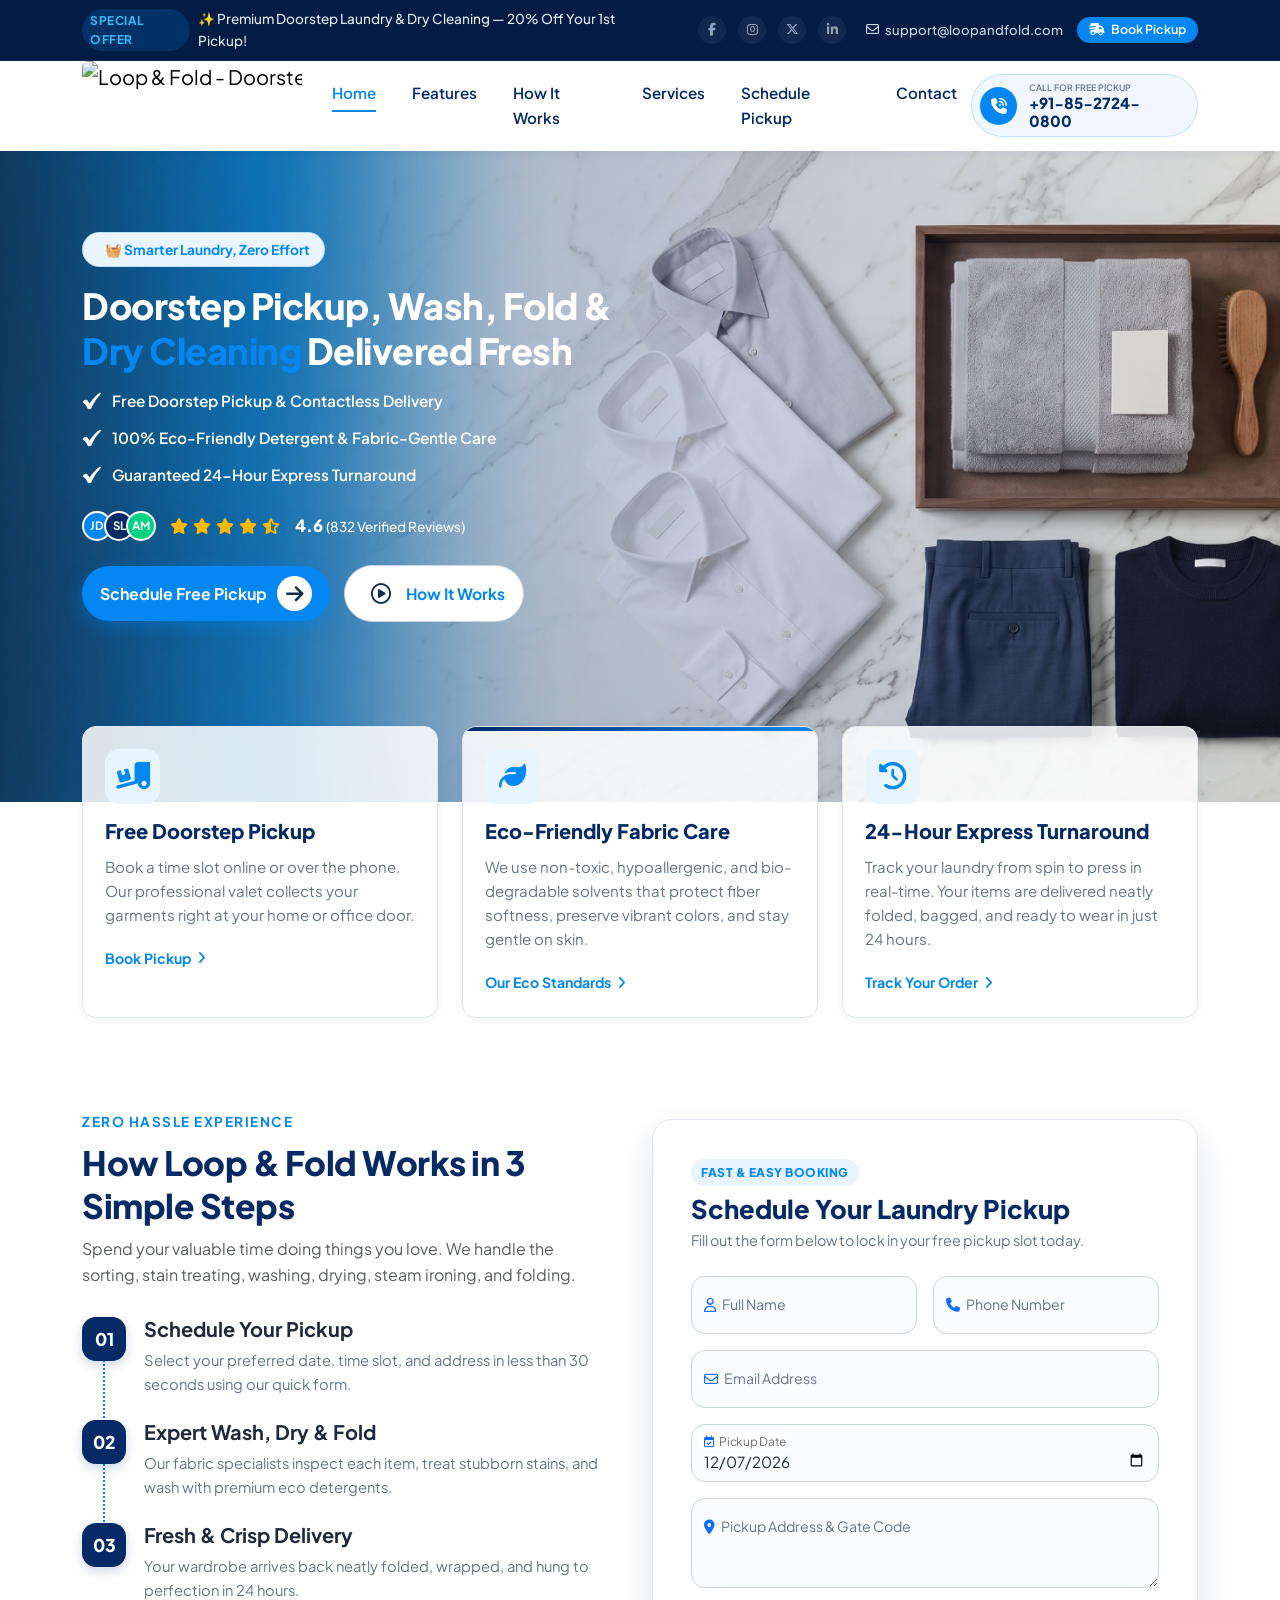
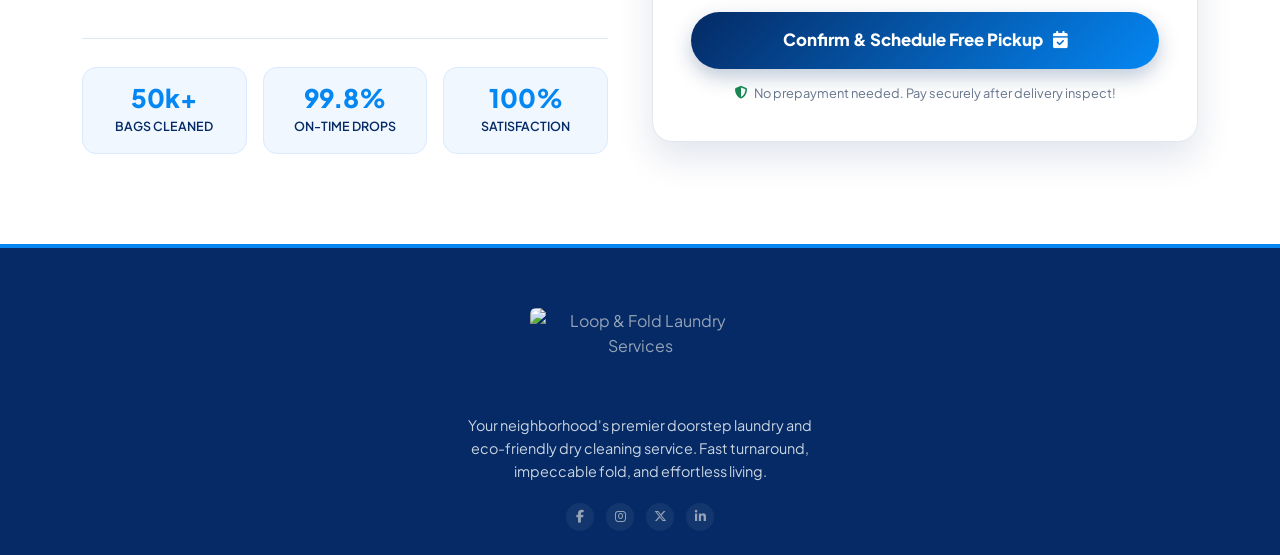
==== commit f7859d86: "new updates 2" ====
--- a/index.html
+++ b/index.html
@@ -252,7 +252,7 @@
                 <div class="split-step-item">
                   <div class="step-num-badge" aria-hidden="true">01</div>
                   <div class="step-details">
-                    <h3 class="h4">Schedule Your Pickup</h3>
+                    <h3 class="h5 fw-bold">Schedule Your Pickup</h3>
                     <p>Select your preferred date, time slot, and address in less than 30 seconds using our quick form.</p>
                   </div>
                 </div>
@@ -260,7 +260,7 @@
                 <div class="split-step-item">
                   <div class="step-num-badge" aria-hidden="true">02</div>
                   <div class="step-details">
-                    <h3 class="h4">Expert Wash, Dry & Fold</h3>
+                    <h3 class="h5 fw-bold">Expert Wash, Dry & Fold</h3>
                     <p>Our fabric specialists inspect each item, treat stubborn stains, and wash with premium eco detergents.</p>
                   </div>
                 </div>
@@ -268,7 +268,7 @@
                 <div class="split-step-item">
                   <div class="step-num-badge" aria-hidden="true">03</div>
                   <div class="step-details">
-                    <h3 class="h4">Fresh & Crisp Delivery</h3>
+                    <h3 class="h5 fw-bold">Fresh & Crisp Delivery</h3>
                     <p>Your wardrobe arrives back neatly folded, wrapped, and hung to perfection in 24 hours.</p>
                   </div>
                 </div>
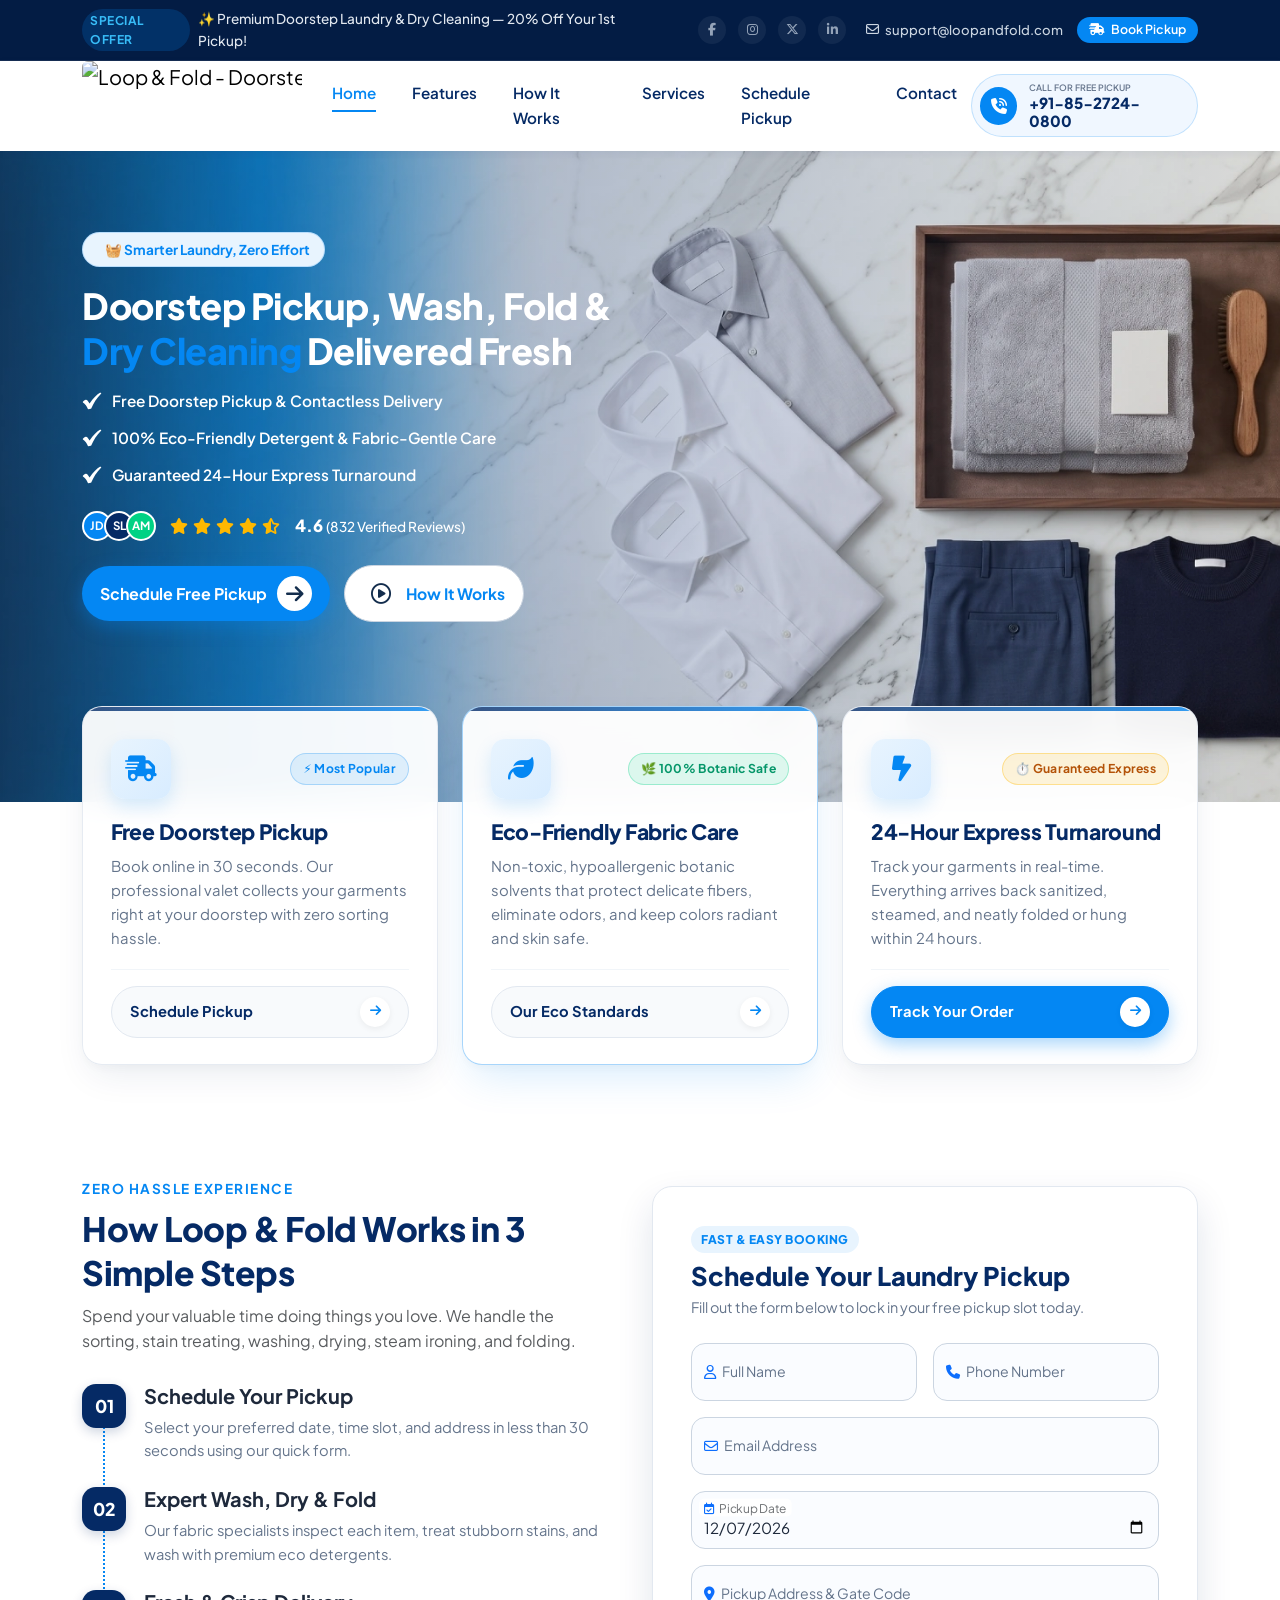
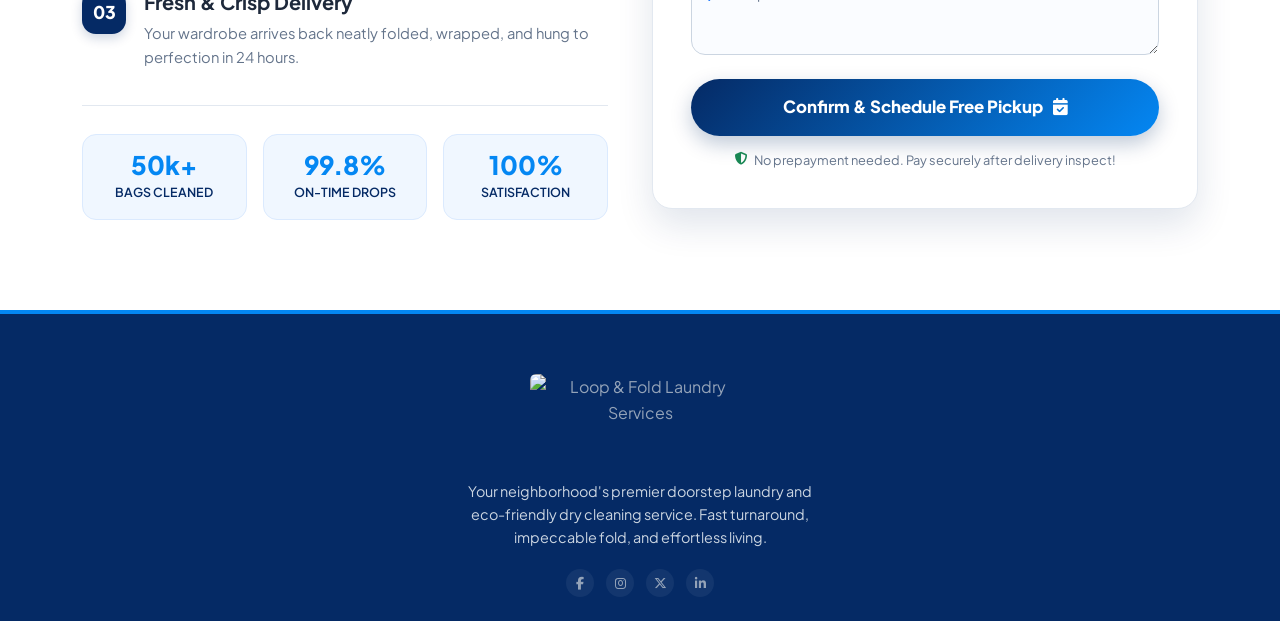
==== commit 6a0b8582: "updates on feature boxs" ====
--- a/index.html
+++ b/index.html
@@ -186,49 +186,73 @@
         <div class="row g-4">
           <div class="col-lg-4 col-md-6">
             <article class="feature-box">
-              <div class="feature-icon-wrapper">
-                <i class="fa-solid fa-truck-ramp-box"></i>
-              </div>
-              <h2 class="feature-title h3">Free Doorstep Pickup</h2>
-              <p class="feature-desc">
-                Book a time slot online or over the phone. Our professional valet collects your garments right at your home or office door.
-              </p>
-              <a href="#booking-section" class="feature-link" aria-label="Book free doorstep pickup">
-                <span>Book Pickup</span>
-                <i class="fa-solid fa-angle-right"></i>
-              </a>
+              <div class="feature-box-header">
+                <div class="feature-icon-wrapper">
+                  <i class="fa-solid fa-truck-fast"></i>
+                </div>
+                <span class="feature-badge">⚡ Most Popular</span>
+              </div>
+              <div class="feature-box-body">
+                <h2 class="feature-title h4">Free Doorstep Pickup</h2>
+                <p class="feature-desc">
+                  Book online in 30 seconds. Our professional valet collects your garments right at your doorstep with zero sorting hassle.
+                </p>
+                
+              </div>
+              <div class="feature-box-footer">
+                <a href="#booking-section" class="feature-action-btn" aria-label="Book free doorstep pickup">
+                  <span>Schedule Pickup</span>
+                  <span class="btn-arrow-circle"><i class="fa-solid fa-arrow-right"></i></span>
+                </a>
+              </div>
             </article>
           </div>
 
           <div class="col-lg-4 col-md-6">
-            <article class="feature-box">
-              <div class="feature-icon-wrapper">
-                <i class="fa-solid fa-leaf"></i>
-              </div>
-              <h2 class="feature-title h3">Eco-Friendly Fabric Care</h2>
-              <p class="feature-desc">
-                We use non-toxic, hypoallergenic, and bio-degradable solvents that protect fiber softness, preserve vibrant colors, and stay gentle on skin.
-              </p>
-              <a href="#services" class="feature-link" aria-label="Learn about our eco-friendly fabric care standards">
-                <span>Our Eco Standards</span>
-                <i class="fa-solid fa-angle-right"></i>
-              </a>
+            <article class="feature-box feature-box-highlight">
+              <div class="feature-box-header">
+                <div class="feature-icon-wrapper">
+                  <i class="fa-solid fa-leaf"></i>
+                </div>
+                <span class="feature-badge badge-mint">🌿 100% Botanic Safe</span>
+              </div>
+              <div class="feature-box-body">
+                <h2 class="feature-title h4">Eco-Friendly Fabric Care</h2>
+                <p class="feature-desc">
+                  Non-toxic, hypoallergenic botanic solvents that protect delicate fibers, eliminate odors, and keep colors radiant and skin safe.
+                </p>
+              
+              </div>
+              <div class="feature-box-footer">
+                <a href="#services" class="feature-action-btn" aria-label="Learn about our eco-friendly fabric care standards">
+                  <span>Our Eco Standards</span>
+                  <span class="btn-arrow-circle"><i class="fa-solid fa-arrow-right"></i></span>
+                </a>
+              </div>
             </article>
           </div>
 
           <div class="col-lg-4 col-md-6 mx-auto">
             <article class="feature-box">
-              <div class="feature-icon-wrapper">
-                <i class="fa-solid fa-clock-rotate-left"></i>
-              </div>
-              <h2 class="feature-title h3">24-Hour Express Turnaround</h2>
-              <p class="feature-desc">
-                Track your laundry from spin to press in real-time. Your items are delivered neatly folded, bagged, and ready to wear in just 24 hours.
-              </p>
-              <a href="#how-it-works" class="feature-link" aria-label="Track your laundry order and turnaround time">
-                <span>Track Your Order</span>
-                <i class="fa-solid fa-angle-right"></i>
-              </a>
+              <div class="feature-box-header">
+                <div class="feature-icon-wrapper">
+                  <i class="fa-solid fa-bolt-lightning"></i>
+                </div>
+                <span class="feature-badge badge-gold">⏱️ Guaranteed Express</span>
+              </div>
+              <div class="feature-box-body">
+                <h2 class="feature-title h4">24-Hour Express Turnaround</h2>
+                <p class="feature-desc">
+                  Track your garments in real-time. Everything arrives back sanitized, steamed, and neatly folded or hung within 24 hours.
+                </p>
+                
+              </div>
+              <div class="feature-box-footer">
+                <a href="#how-it-works" class="feature-action-btn active" aria-label="Track your laundry order and turnaround time">
+                  <span>Track Your Order</span>
+                  <span class="btn-arrow-circle"><i class="fa-solid fa-arrow-right"></i></span>
+                </a>
+              </div>
             </article>
           </div>
         </div>
@@ -240,9 +264,9 @@
         <div class="row align-items-center">
           <div class="col-lg-6">
             <div class="split-content-wrap" id="how-it-works">
-              <div class="section-sub-content">
+             <div class="section-sub-content">
                 <span class="section-tag">Zero Hassle Experience</span>
-                <h2 class="section-title">How Loop & Fold Works in 3 Simple Steps</h2>
+                <h2 class="section-title">How Loop &amp; Fold Works in 3 Simple Steps</h2>
                 <p class="text-muted mt-2">
                   Spend your valuable time doing things you love. We handle the sorting, stain treating, washing, drying, steam ironing, and folding.
                 </p>
--- a/css/style.css
+++ b/css/style.css
@@ -552,54 +552,26 @@
 
 .features-section {
   position: relative;
-  margin-top: -100px;
+  margin-top: -120px;
   z-index: 9;
-}
-
-.section-header {
-  text-align: center;
-  max-width: 650px;
-  margin: 0 auto 50px;
-}
-
-.section-tag {
-  color: var(--color-primary-blue);
-  font-weight: 700;
-  font-size: 0.85rem;
-  text-transform: uppercase;
-  letter-spacing: 1.5px;
-  display: inline-block;
-  margin-bottom: 8px;
-}
-
-.section-title {
-  font-size: 2.1rem;
-  font-weight: 800;
-  color: var(--color-primary-navy);
-  letter-spacing: -0.5px;
-  line-height: 1.3;
-}
-
-.section-subtitle {
-  color: var(--color-text-muted);
-  font-size: 1rem;
-  margin-top: 10px;
-}
-
-.features-boxs {
-  margin-top: 25px;
+  padding-bottom: 20px;
 }
 
 .feature-box {
-  background: rgb(255 255 255 / 85%);
-  border-radius: var(--radius-md);
-  padding: 22px;
+  background: rgba(255, 255, 255, 0.95);
+  backdrop-filter: blur(16px);
+  -webkit-backdrop-filter: blur(16px);
+  border-radius: var(--radius-lg);
+  padding: 32px 28px 26px;
   height: 100%;
-  border: 1px solid #e2e8f0;
-  box-shadow: var(--shadow-sm);
-  transition: var(--transition-smooth);
+  border: 1px solid rgba(226, 232, 240, 0.85);
+  box-shadow: 0 16px 36px -8px rgba(5, 42, 101, 0.09), 0 4px 12px rgba(0, 0, 0, 0.03);
+  transition: all 0.35s cubic-bezier(0.4, 0, 0.2, 1);
   position: relative;
   overflow: hidden;
+  display: flex;
+  flex-direction: column;
+  justify-content: space-between;
 }
 
 .feature-box::before {
@@ -610,67 +582,166 @@
   width: 100%;
   height: 4px;
   background: linear-gradient(90deg, var(--color-primary-navy), var(--color-primary-blue));
-  opacity: 0;
-  transition: opacity 0.3s ease;
+  opacity: 0.8;
+  transition: all 0.35s ease;
 }
 
 .feature-box:hover {
-  transform: translateY(-8px);
-  box-shadow: var(--shadow-lg);
-  border-color: #bfdbfe;
-}
-
-.feature-box:hover::before, .features-section .col-lg-4:nth-of-type(even) .feature-box::before {
+  transform: translateY(-10px);
+  box-shadow: 0 24px 50px -10px rgba(5, 42, 101, 0.18), 0 0 0 2px var(--color-primary-blue);
+  border-color: transparent;
+  background: var(--color-white);
+}
+
+.feature-box:hover::before {
+  height: 5px;
   opacity: 1;
 }
 
+.feature-box-highlight {
+  border-color: rgba(4, 135, 243, 0.35);
+  box-shadow: 0 20px 42px -10px rgba(4, 135, 243, 0.16), 0 4px 12px rgba(0, 0, 0, 0.03);
+}
+
+.feature-box-header {
+  display: flex;
+  align-items: center;
+  justify-content: space-between;
+  margin-bottom: 20px;
+}
+
 .feature-icon-wrapper {
-  width: 55px;
-  height: 55px;
-  background: var(--color-blue-light);
+  width: 60px;
+  height: 60px;
+  background: linear-gradient(135deg, #e8f4fe 0%, #d8ecff 100%);
   color: var(--color-primary-blue);
   border-radius: var(--radius-md);
   display: flex;
   align-items: center;
   justify-content: center;
-  font-size: 1.7rem;
-  margin-bottom: 15px;
-  transition: var(--transition-smooth);
+  font-size: 1.6rem;
+  box-shadow: 0 8px 18px rgba(4, 135, 243, 0.15);
+  transition: all 0.35s cubic-bezier(0.4, 0, 0.2, 1);
 }
 
 .feature-box:hover .feature-icon-wrapper {
-  background: var(--color-primary-blue);
-  color: var(--color-white);
-  transform: scale(1.08) rotate(3deg);
-  box-shadow: 0 8px 20px var(--color-blue-glow);
+  background: linear-gradient(135deg, var(--color-primary-blue) 0%, var(--color-primary-navy) 100%);
+  color: var(--color-white);
+  transform: scale(1.08) rotate(4deg);
+  box-shadow: 0 10px 24px var(--color-blue-glow);
+}
+
+.feature-badge {
+  font-size: 0.76rem;
+  font-weight: 700;
+  padding: 5px 12px;
+  border-radius: var(--radius-pill);
+  background: rgba(4, 135, 243, 0.1);
+  color: var(--color-primary-blue);
+  border: 1px solid rgba(4, 135, 243, 0.25);
+  letter-spacing: 0.3px;
+}
+
+.feature-badge.badge-mint {
+  background: rgba(0, 210, 132, 0.12);
+  color: #059669;
+  border-color: rgba(0, 210, 132, 0.3);
+}
+
+.feature-badge.badge-gold {
+  background: rgba(255, 184, 0, 0.14);
+  color: #b45309;
+  border-color: rgba(255, 184, 0, 0.35);
 }
 
 .feature-title {
-  font-size: 1.25rem;
+  font-size: 1.32rem;
   font-weight: 800;
   color: var(--color-primary-navy);
-  margin-bottom: 12px;
+  margin-bottom: 10px;
+  letter-spacing: -0.3px;
+  line-height: 1.25;
 }
 
 .feature-desc {
-  color: var(--color-text-muted);
-  font-size: 0.94rem;
+  color: #64748b;
+  font-size: 0.93rem;
   line-height: 1.6;
   margin-bottom: 18px;
 }
 
-.feature-link {
-  font-size: 0.88rem;
+.feature-tag-list {
+  list-style: none;
+  padding: 0;
+  margin: 0 0 22px 0;
+  display: flex;
+  flex-direction: column;
+  gap: 8px;
+}
+
+.feature-tag-list li {
+  font-size: 0.85rem;
+  font-weight: 600;
+  color: #334155;
+  display: flex;
+  align-items: center;
+  gap: 8px;
+}
+
+.feature-tag-list li i {
+  color: var(--color-accent-mint);
+  font-size: 0.92rem;
+  flex-shrink: 0;
+}
+
+.feature-box-footer {
+  padding-top: 16px;
+  border-top: 1px solid #f1f5f9;
+  margin-top: auto;
+}
+
+.feature-action-btn {
+  display: flex;
+  align-items: center;
+  justify-content: space-between;
+  width: 100%;
+  color: var(--color-primary-navy);
   font-weight: 700;
+  font-size: 0.92rem;
+  text-decoration: none;
+  padding: 10px 18px;
+  background: #f8fafc;
+  border-radius: var(--radius-pill);
+  border: 1px solid #e2e8f0;
+  transition: all 0.3s ease;
+}
+
+.btn-arrow-circle {
+  width: 30px;
+  height: 30px;
+  border-radius: 50%;
+  background: var(--color-white);
   color: var(--color-primary-blue);
-  display: inline-flex;
-  align-items: center;
-  gap: 6px;
-}
-
-.feature-link:hover {
-  color: var(--color-blue-hover);
-  gap: 10px;
+  display: flex;
+  align-items: center;
+  justify-content: center;
+  font-size: 0.8rem;
+  box-shadow: 0 2px 6px rgba(0, 0, 0, 0.06);
+  transition: all 0.3s ease;
+}
+
+.feature-box:hover .feature-action-btn,
+.feature-box .feature-action-btn.active {
+  background: var(--color-primary-blue);
+  color: var(--color-white);
+  border-color: var(--color-primary-blue);
+  box-shadow: 0 6px 18px var(--color-blue-glow);
+}
+
+.feature-box:hover .btn-arrow-circle {
+  background: var(--color-white);
+  color: var(--color-primary-blue);
+  transform: translateX(4px);
 }
 
 .booking-content-section {
@@ -1004,7 +1075,22 @@
   transform: translateX(-50%) translateY(0);
   opacity: 1;
 }
-
+.section-title {
+    font-size: 2.1rem;
+    font-weight: 800;
+    color: var(--color-primary-navy);
+    letter-spacing: -0.5px;
+    line-height: 1.3;
+}
+.section-tag {
+    color: var(--color-primary-blue);
+    font-weight: 700;
+    font-size: 0.85rem;
+    text-transform: uppercase;
+    letter-spacing: 1.5px;
+    display: inline-block;
+    margin-bottom: 8px;
+}
 @media (max-width: 991px) {
   .hero-section {
     padding: 60px 0;
